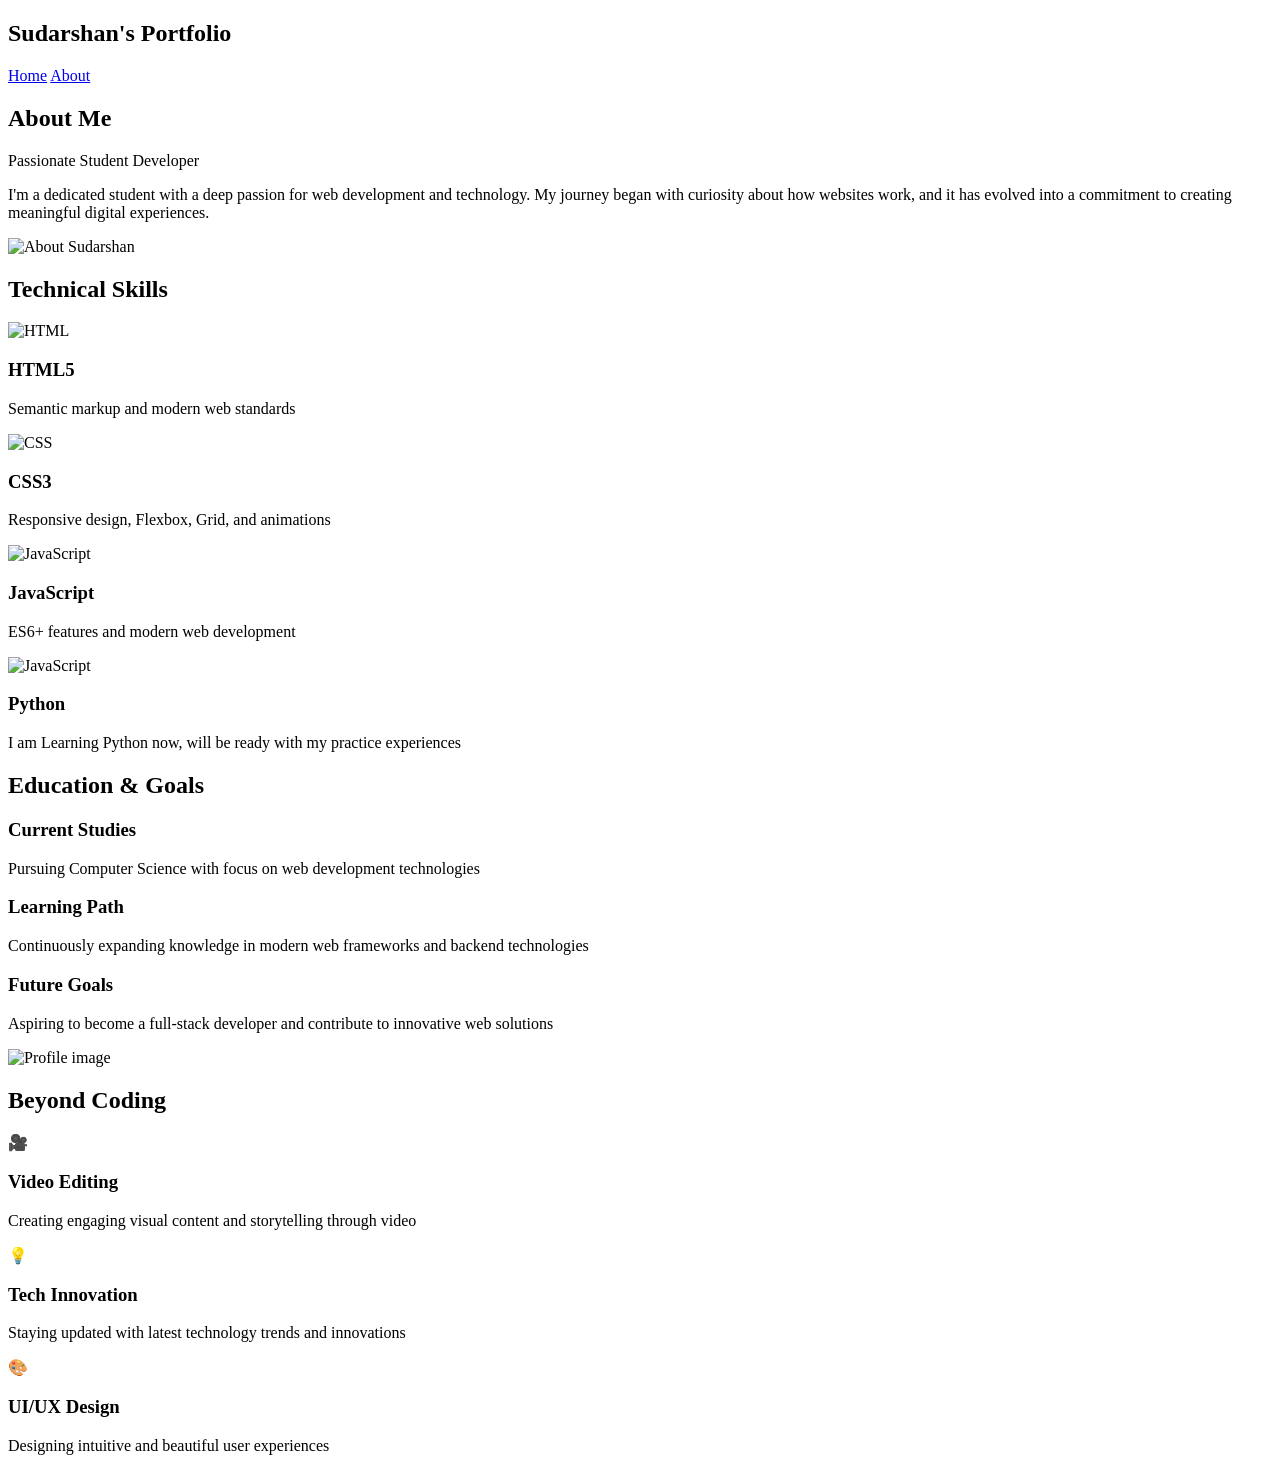
==== Files/about.html @ 29207435 "Add Python skill card to about.html Added a new skill card for Python with progress." ====
<!DOCTYPE html>
<html lang="en">

<head>
    <meta charset="UTF-8">
    <meta name="viewport" content="width=device-width, initial-scale=1.0">
    <meta name="description" content="About Sudarshan - Student Web Developer passionate about modern web technologies">
    <meta name="keywords" content="about, web developer, student, portfolio, skills, education">
    <meta name="author" content="Sudarshan">

    <title>About - Sudarshan's Portfolio</title>

    <link rel="icon" href="../Assets/favicon.ico" type="image/x-icon">

    <!-- Google Fonts -->
    <link href="https://fonts.googleapis.com/css2?family=Poppins:wght@300;400;600;700&display=swap" rel="stylesheet">

    <link rel="stylesheet" href="style.css">
</head>

<body>
    <!-- Header Navigation -->
    <header class="navbar">
        <div class="nav-container">
            <div class="nav-logo">
                <h2>Sudarshan's Portfolio</h2>
            </div>
            <nav class="nav-menu" id="nav-menu">
                <a href="https://codeit793.github.io/Sudarshan-Portfolio/" class="nav-link">Home</a>
                <a href="https://codeit793.github.io/Sudarshan-Portfolio/Files/about.html" class="nav-link2">About</a>
            </nav>
            <div class="hamburger" id="hamburger">
                <span></span>
                <span></span>
                <span></span>
            </div>
        </div>
    </header>

    <!-- About Hero Section -->
    <section id="about" class="about-hero">
        <div class="about-hero-container">
            <div class="about-content">
                <div class="about-text">
                    <h1 class="about-title">About Me</h1>
                    <p class="about-subtitle">Passionate Student Developer</p>
                    <p class="about-description">
                        I'm a dedicated student with a deep passion for web development and technology.
                        My journey began with curiosity about how websites work, and it has evolved into
                        a commitment to creating meaningful digital experiences.
                    </p>
                </div>
                <div class="about-image">
                    <img src="../Assets/Developer.png" alt="About Sudarshan" loading="lazy">
                </div>
            </div>
        </div>
    </section>

    <!-- Skills Section -->
    <section class="skills">
        <div class="skills-container">
            <h2 class="section-title">Technical Skills</h2>
            <div class="skills-grid">
                <div class="skill-card">
                    <div class="skill-icon">
                        <img src="../Assets/HTML.png" alt="HTML" loading="lazy">
                    </div>
                    <h3>HTML5</h3>
                    <p>Semantic markup and modern web standards</p>
                    <div class="skill-progress">
                        <div class="progress-bar" data-width="90%"></div>
                    </div>
                </div>
                <div class="skill-card">
                    <div class="skill-icon">
                        <img src="../Assets/CSS.png" alt="CSS" loading="lazy">
                    </div>
                    <h3>CSS3</h3>
                    <p>Responsive design, Flexbox, Grid, and animations</p>
                    <div class="skill-progress">
                        <div class="progress-bar" data-width="85%"></div>
                    </div>
                </div>
                <div class="skill-card">
                    <div class="skill-icon">
                        <img src="../Assets/JS.png" alt="JavaScript" loading="lazy">
                    </div>
                    <h3>JavaScript</h3>
                    <p>ES6+ features and modern web development</p>
                    <div class="skill-progress">
                        <div class="progress-bar" data-width="75%"></div>
                    </div>
                </div>
                 <div class="skill-card">
                    <div class="skill-icon">
                        <img src="../Assets/JS.png" alt="JavaScript" loading="lazy">
                    </div>
                    <h3>Python</h3>
                    <p>I am Learning Python now, will be ready with my practice experiences</p>
                    <div class="skill-progress">
                        <div class="progress-bar" data-width="50%"></div>
                    </div>
                </div>
            </div>
        </div>
    </section>

    <!-- Education & Goals Section -->
    <section class="education">
        <div class="education-container">
            <div class="education-content">
                <div class="education-text">
                    <h2 class="section-title">Education & Goals</h2>
                    <div class="education-item">
                        <h3>Current Studies</h3>
                        <p>Pursuing Computer Science with focus on web development technologies</p>
                    </div>
                    <div class="education-item">
                        <h3>Learning Path</h3>
                        <p>Continuously expanding knowledge in modern web frameworks and backend technologies</p>
                    </div>
                    <div class="education-item">
                        <h3>Future Goals</h3>
                        <p>Aspiring to become a full-stack developer and contribute to innovative web solutions</p>
                    </div>
                </div>
                <div class="goals-visual">
                    <div class="goal-circle">
                        <img src="../Assets/Profile.png" alt="Profile image" loading="lazy">
                    </div>
                </div>
            </div>
        </div>
    </section>

    <!-- Personal Interests -->
    <section class="interests">
        <div class="interests-container">
            <h2 class="section-title">Beyond Coding</h2>
            <div class="interests-grid">
                <div class="interest-card">
                    <div class="interest-icon">🎥</div>
                    <h3>Video Editing</h3>
                    <p>Creating engaging visual content and storytelling through video</p>
                </div>
                <div class="interest-card">
                    <div class="interest-icon">💡</div>
                    <h3>Tech Innovation</h3>
                    <p>Staying updated with latest technology trends and innovations</p>
                </div>
                <div class="interest-card">
                    <div class="interest-icon">🎨</div>
                    <h3>UI/UX Design</h3>
                    <p>Designing intuitive and beautiful user experiences</p>
                </div>
            </div>
        </div>
    </section>

    <script src="script.js"></script>
</body>

</html>
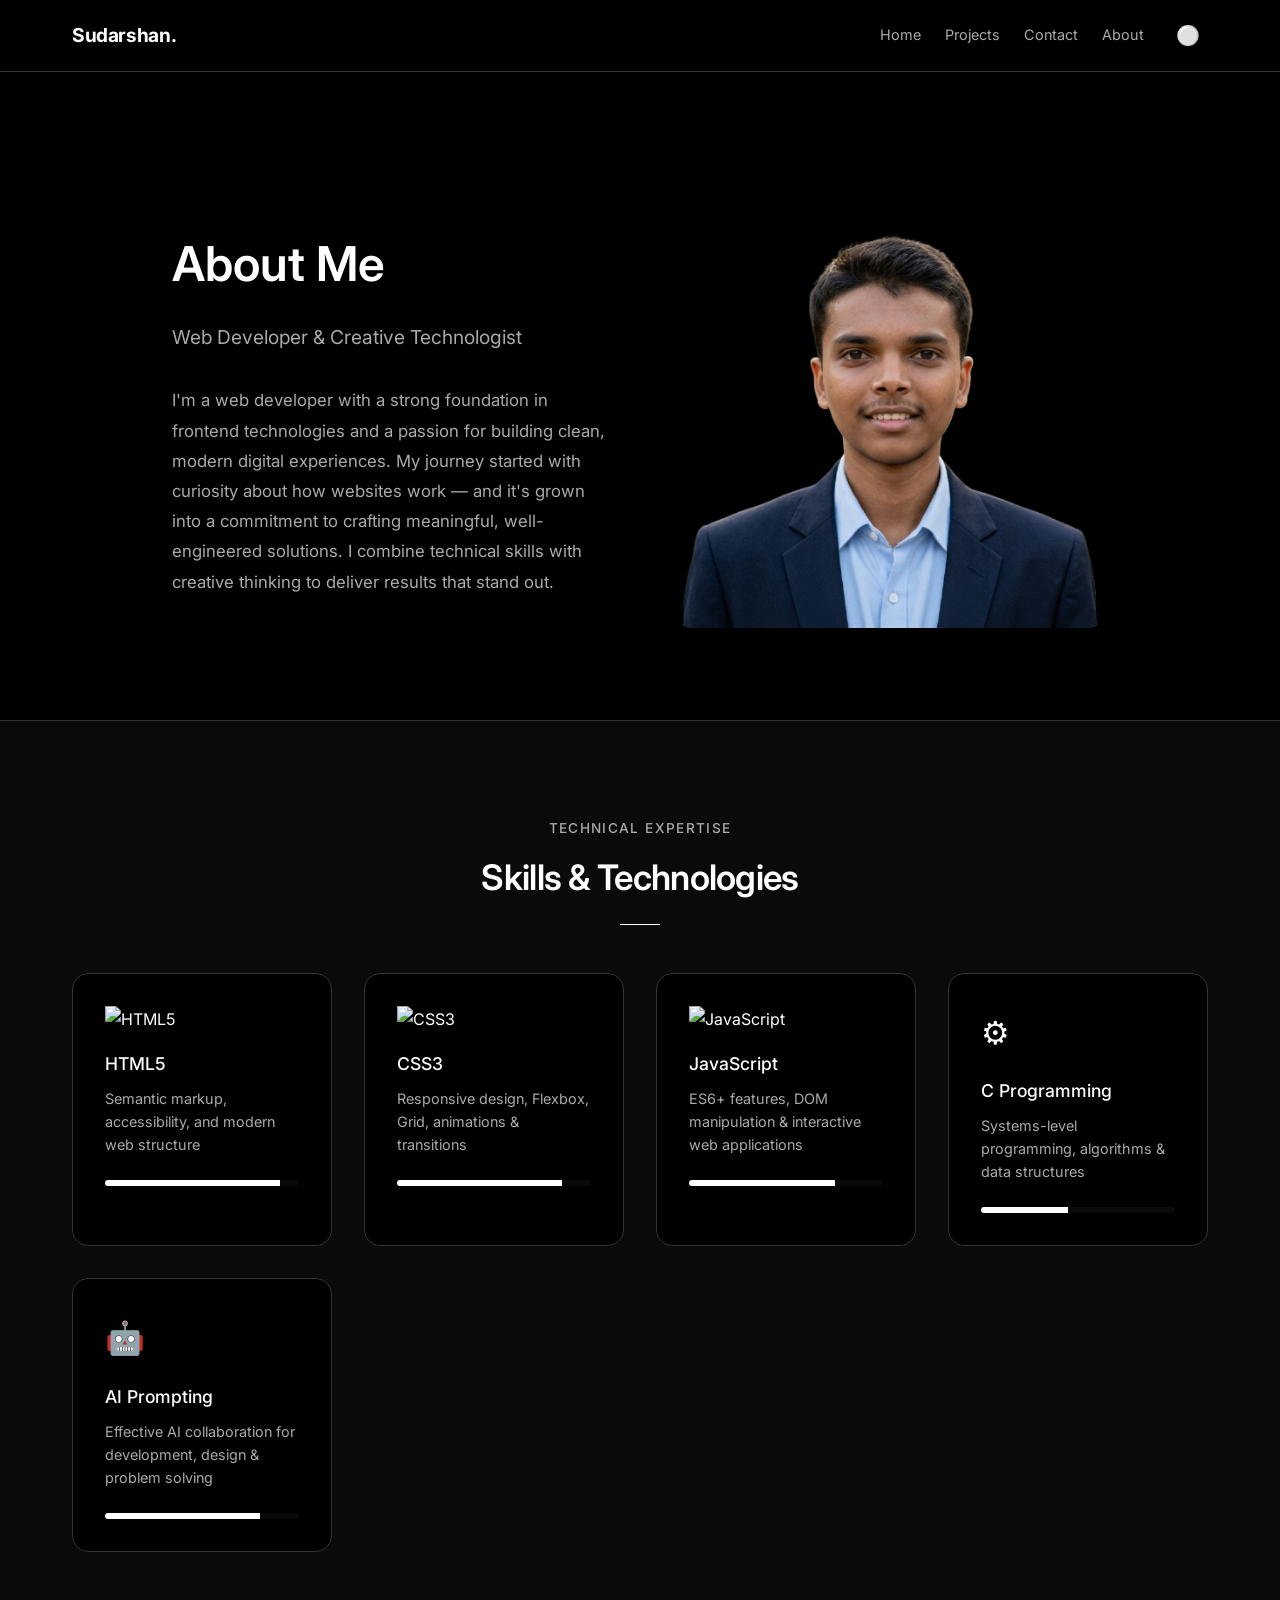
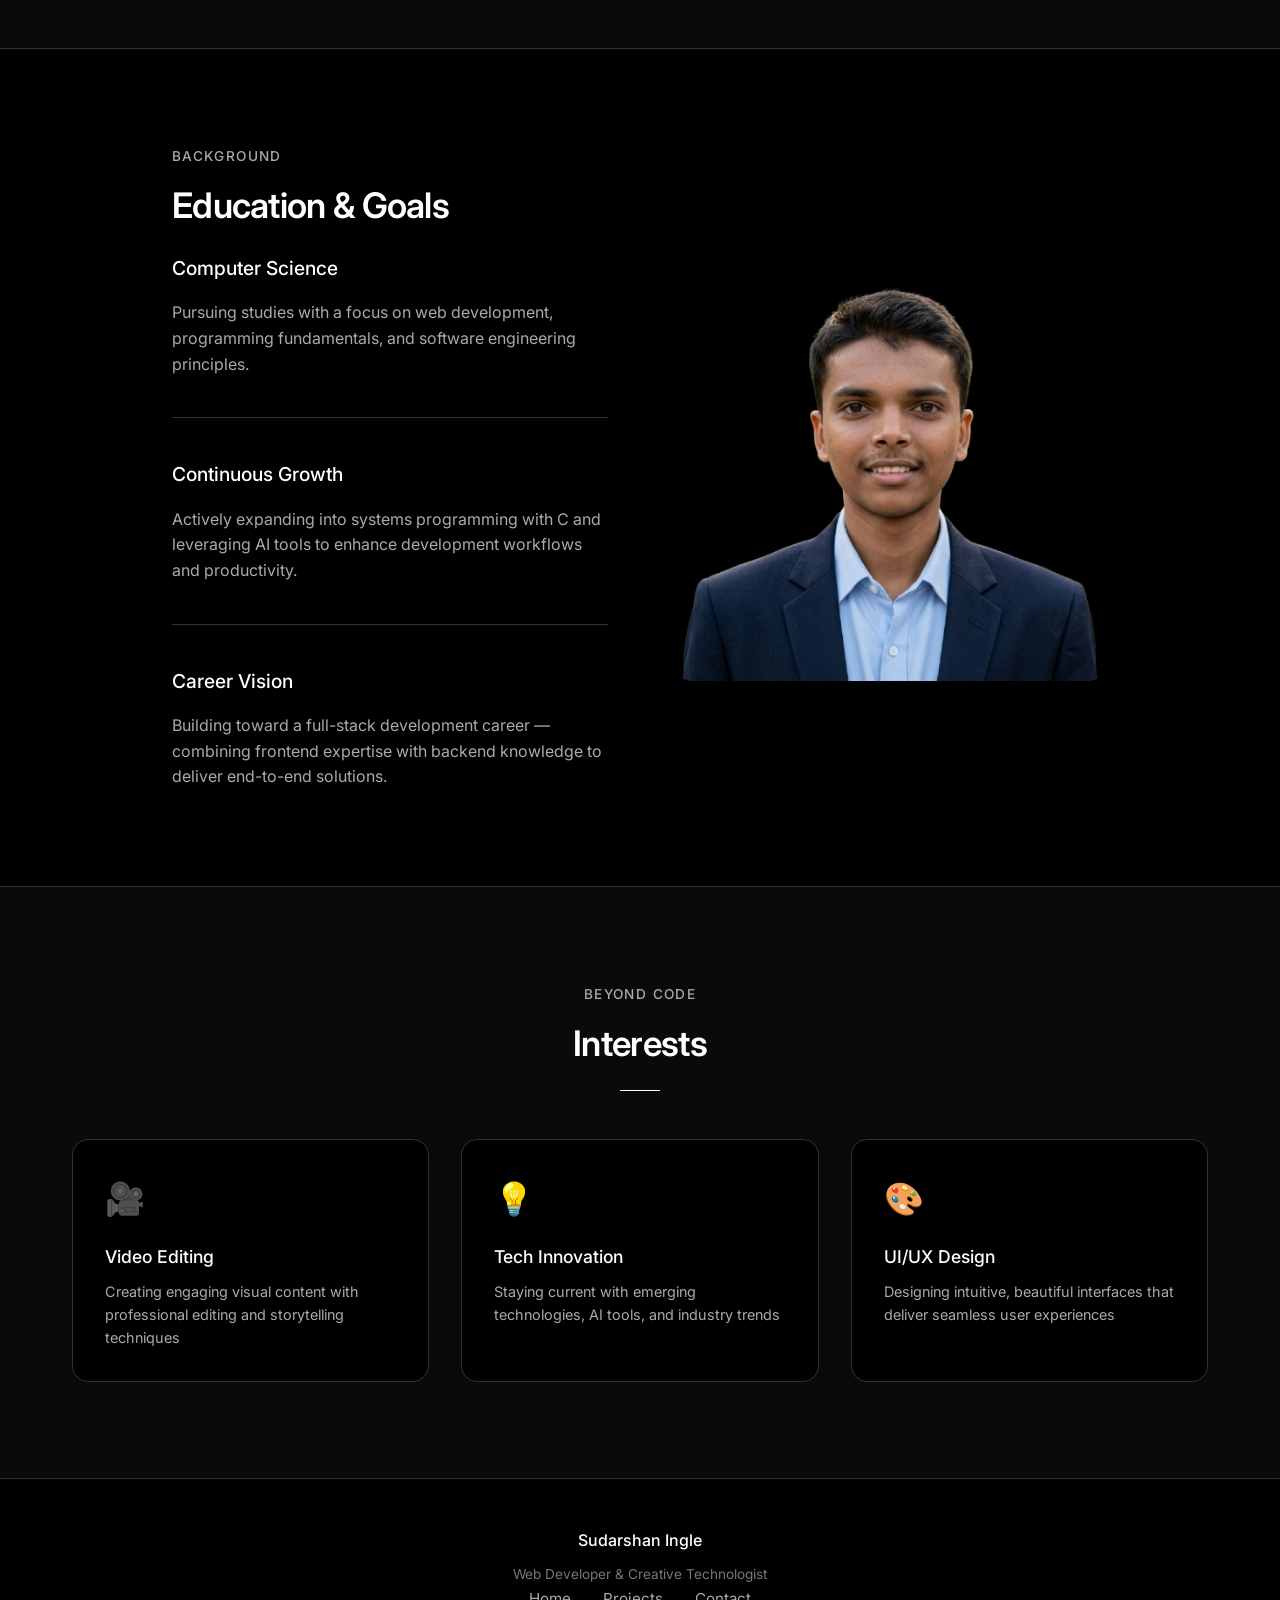
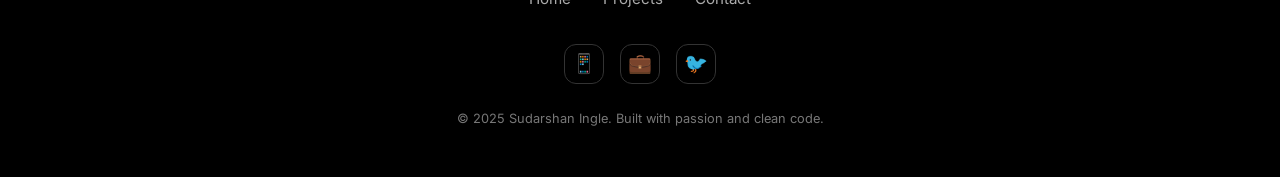
==== commit 500882cf: "Upgraded full UI and Updated links in website" ====
--- a/Files/about.html
+++ b/Files/about.html
@@ -4,30 +4,39 @@
 <head>
     <meta charset="UTF-8">
     <meta name="viewport" content="width=device-width, initial-scale=1.0">
-    <meta name="description" content="About Sudarshan - Student Web Developer passionate about modern web technologies">
-    <meta name="keywords" content="about, web developer, student, portfolio, skills, education">
-    <meta name="author" content="Sudarshan">
-
-    <title>About - Sudarshan's Portfolio</title>
+    <meta name="description"
+        content="About Sudarshan Ingle — Web Developer skilled in HTML, CSS, JavaScript, C, and AI Prompting.">
+    <meta name="keywords" content="about, web developer, portfolio, skills, HTML, CSS, JavaScript, C, AI">
+    <meta name="author" content="Sudarshan Ingle">
+
+    <title>About — Sudarshan Ingle</title>
 
     <link rel="icon" href="../Assets/favicon.ico" type="image/x-icon">
 
     <!-- Google Fonts -->
-    <link href="https://fonts.googleapis.com/css2?family=Poppins:wght@300;400;600;700&display=swap" rel="stylesheet">
+    <link rel="preconnect" href="https://fonts.googleapis.com">
+    <link rel="preconnect" href="https://fonts.gstatic.com" crossorigin>
+    <link href="https://fonts.googleapis.com/css2?family=Inter:wght@300;400;500;600;700;800&display=swap"
+        rel="stylesheet">
 
     <link rel="stylesheet" href="style.css">
 </head>
 
 <body>
     <!-- Header Navigation -->
-    <header class="navbar">
+    <header class="navbar" id="navbar">
         <div class="nav-container">
             <div class="nav-logo">
-                <h2>Sudarshan's Portfolio</h2>
+                <h2>Sudarshan.</h2>
             </div>
             <nav class="nav-menu" id="nav-menu">
-                <a href="https://codeit793.github.io/Sudarshan-Portfolio/" class="nav-link">Home</a>
-                <a href="https://codeit793.github.io/Sudarshan-Portfolio/Files/about.html" class="nav-link2">About</a>
+                <a href="../index.html" class="nav-link2">Home</a>
+                <a href="../index.html#projects" class="nav-link2">Projects</a>
+                <a href="../index.html#contact" class="nav-link2">Contact</a>
+                <a href="about.html" class="nav-link2 active">About</a>
+                <button id="theme-toggle" class="theme-toggle" aria-label="Toggle Theme">
+                    <span id="theme-icon">⚪</span>
+                </button>
             </nav>
             <div class="hamburger" id="hamburger">
                 <span></span>
@@ -43,15 +52,16 @@
             <div class="about-content">
                 <div class="about-text">
                     <h1 class="about-title">About Me</h1>
-                    <p class="about-subtitle">Passionate Student Developer</p>
+                    <p class="about-subtitle">Web Developer & Creative Technologist</p>
                     <p class="about-description">
-                        I'm a dedicated student with a deep passion for web development and technology.
-                        My journey began with curiosity about how websites work, and it has evolved into
-                        a commitment to creating meaningful digital experiences.
+                        I'm a web developer with a strong foundation in frontend technologies and a passion for
+                        building clean, modern digital experiences. My journey started with curiosity about how
+                        websites work — and it's grown into a commitment to crafting meaningful, well-engineered
+                        solutions. I combine technical skills with creative thinking to deliver results that stand out.
                     </p>
                 </div>
                 <div class="about-image">
-                    <img src="../Assets/Developer.png" alt="About Sudarshan" loading="lazy">
+                    <img src="../Assets/bg.png" alt="Sudarshan Ingle — Developer" loading="lazy">
                 </div>
             </div>
         </div>
@@ -60,24 +70,26 @@
     <!-- Skills Section -->
     <section class="skills">
         <div class="skills-container">
-            <h2 class="section-title">Technical Skills</h2>
+            <p class="section-subtitle">Technical Expertise</p>
+            <h2 class="section-title">Skills & Technologies</h2>
+            <div class="divider"></div>
             <div class="skills-grid">
                 <div class="skill-card">
                     <div class="skill-icon">
-                        <img src="../Assets/HTML.png" alt="HTML" loading="lazy">
+                        <img src="../Assets/HTML.png" alt="HTML5" loading="lazy">
                     </div>
                     <h3>HTML5</h3>
-                    <p>Semantic markup and modern web standards</p>
+                    <p>Semantic markup, accessibility, and modern web structure</p>
                     <div class="skill-progress">
                         <div class="progress-bar" data-width="90%"></div>
                     </div>
                 </div>
                 <div class="skill-card">
                     <div class="skill-icon">
-                        <img src="../Assets/CSS.png" alt="CSS" loading="lazy">
+                        <img src="../Assets/CSS.png" alt="CSS3" loading="lazy">
                     </div>
                     <h3>CSS3</h3>
-                    <p>Responsive design, Flexbox, Grid, and animations</p>
+                    <p>Responsive design, Flexbox, Grid, animations & transitions</p>
                     <div class="skill-progress">
                         <div class="progress-bar" data-width="85%"></div>
                     </div>
@@ -87,19 +99,29 @@
                         <img src="../Assets/JS.png" alt="JavaScript" loading="lazy">
                     </div>
                     <h3>JavaScript</h3>
-                    <p>ES6+ features and modern web development</p>
+                    <p>ES6+ features, DOM manipulation & interactive web applications</p>
                     <div class="skill-progress">
                         <div class="progress-bar" data-width="75%"></div>
                     </div>
                 </div>
-                 <div class="skill-card">
-                    <div class="skill-icon">
-                        <img src="../Assets/JS.png" alt="JavaScript" loading="lazy">
-                    </div>
-                    <h3>Python</h3>
-                    <p>I am Learning Python now, will be ready with my practice experiences</p>
-                    <div class="skill-progress">
-                        <div class="progress-bar" data-width="50%"></div>
+                <div class="skill-card">
+                    <div class="skill-icon">
+                        <span class="skill-emoji">⚙️</span>
+                    </div>
+                    <h3>C Programming</h3>
+                    <p>Systems-level programming, algorithms & data structures</p>
+                    <div class="skill-progress">
+                        <div class="progress-bar" data-width="45%"></div>
+                    </div>
+                </div>
+                <div class="skill-card">
+                    <div class="skill-icon">
+                        <span class="skill-emoji">🤖</span>
+                    </div>
+                    <h3>AI Prompting</h3>
+                    <p>Effective AI collaboration for development, design & problem solving</p>
+                    <div class="skill-progress">
+                        <div class="progress-bar" data-width="80%"></div>
                     </div>
                 </div>
             </div>
@@ -111,23 +133,24 @@
         <div class="education-container">
             <div class="education-content">
                 <div class="education-text">
+                    <p class="section-subtitle">Background</p>
                     <h2 class="section-title">Education & Goals</h2>
                     <div class="education-item">
-                        <h3>Current Studies</h3>
-                        <p>Pursuing Computer Science with focus on web development technologies</p>
+                        <h3>Computer Science</h3>
+                        <p>Pursuing studies with a focus on web development, programming fundamentals, and software engineering principles.</p>
                     </div>
                     <div class="education-item">
-                        <h3>Learning Path</h3>
-                        <p>Continuously expanding knowledge in modern web frameworks and backend technologies</p>
+                        <h3>Continuous Growth</h3>
+                        <p>Actively expanding into systems programming with C and leveraging AI tools to enhance development workflows and productivity.</p>
                     </div>
                     <div class="education-item">
-                        <h3>Future Goals</h3>
-                        <p>Aspiring to become a full-stack developer and contribute to innovative web solutions</p>
+                        <h3>Career Vision</h3>
+                        <p>Building toward a full-stack development career — combining frontend expertise with backend knowledge to deliver end-to-end solutions.</p>
                     </div>
                 </div>
                 <div class="goals-visual">
                     <div class="goal-circle">
-                        <img src="../Assets/Profile.png" alt="Profile image" loading="lazy">
+                        <img src="../Assets/bg.png" alt="Sudarshan Ingle" loading="lazy">
                     </div>
                 </div>
             </div>
@@ -137,26 +160,53 @@
     <!-- Personal Interests -->
     <section class="interests">
         <div class="interests-container">
-            <h2 class="section-title">Beyond Coding</h2>
+            <p class="section-subtitle">Beyond Code</p>
+            <h2 class="section-title">Interests</h2>
+            <div class="divider"></div>
             <div class="interests-grid">
                 <div class="interest-card">
                     <div class="interest-icon">🎥</div>
                     <h3>Video Editing</h3>
-                    <p>Creating engaging visual content and storytelling through video</p>
+                    <p>Creating engaging visual content with professional editing and storytelling techniques</p>
                 </div>
                 <div class="interest-card">
                     <div class="interest-icon">💡</div>
                     <h3>Tech Innovation</h3>
-                    <p>Staying updated with latest technology trends and innovations</p>
+                    <p>Staying current with emerging technologies, AI tools, and industry trends</p>
                 </div>
                 <div class="interest-card">
                     <div class="interest-icon">🎨</div>
                     <h3>UI/UX Design</h3>
-                    <p>Designing intuitive and beautiful user experiences</p>
-                </div>
-            </div>
-        </div>
-    </section>
+                    <p>Designing intuitive, beautiful interfaces that deliver seamless user experiences</p>
+                </div>
+            </div>
+        </div>
+    </section>
+
+    <!-- Footer -->
+    <footer class="footer">
+        <div class="footer-container">
+            <div class="footer-content">
+                <div class="footer-brand">
+                    <h3>Sudarshan Ingle</h3>
+                    <p>Web Developer & Creative Technologist</p>
+                </div>
+                <div class="footer-links">
+                    <a href="../index.html">Home</a>
+                    <a href="../index.html#projects">Projects</a>
+                    <a href="../index.html#contact">Contact</a>
+                </div>
+                <div class="footer-social">
+                    <a href="https://github.com/Sudarshaningle" target="_blank" rel="noopener noreferrer">📱</a>
+                    <a href="https://linkedin.com/in/sudarshan-ingle-461a1338a" target="_blank" rel="noopener noreferrer">💼</a>
+                    <a href="https://x.com/Ingle8983" target="_blank" rel="noopener noreferrer">🐦</a>
+                </div>
+            </div>
+            <div class="footer-bottom">
+                <p>&copy; 2025 Sudarshan Ingle. Built with passion and clean code.</p>
+            </div>
+        </div>
+    </footer>
 
     <script src="script.js"></script>
 </body>
--- a/Files/style.css
+++ b/Files/style.css
@@ -0,0 +1,1078 @@
+/* ===========================
+   DESIGN SYSTEM & VARIABLES
+   =========================== */
+:root {
+    --bg-primary: #000000;
+    --bg-secondary: #0a0a0a;
+    --bg-card: #000000;
+    --border-subtle: #333333;
+    --border-hover: #ffffff;
+
+    --text-primary: #ffffff;
+    --text-secondary: #aaaaaa;
+    --text-muted: #777777;
+
+    --accent: #ffffff;
+    --nav-bg: rgba(0, 0, 0, 0.7);
+
+    --radius-sm: 8px;
+    --radius-md: 12px;
+    --radius-lg: 16px;
+    --radius-xl: 20px;
+
+    --transition-base: 0.2s ease;
+    --font-main: 'Inter', 'Poppins', system-ui, -apple-system, sans-serif;
+}
+
+[data-theme="light"] {
+    --bg-primary: #ffffff;
+    --bg-secondary: #f5f5f5;
+    --bg-card: #ffffff;
+    --border-subtle: #dddddd;
+    --border-hover: #000000;
+
+    --text-primary: #000000;
+    --text-secondary: #555555;
+    --text-muted: #888888;
+
+    --accent: #000000;
+    --nav-bg: rgba(255, 255, 255, 0.7);
+}
+
+/* ===========================
+   RESET & BASE
+   =========================== */
+*,
+*::before,
+*::after {
+    margin: 0;
+    padding: 0;
+    box-sizing: border-box;
+}
+
+html {
+    scroll-behavior: smooth;
+    scroll-padding-top: 80px;
+}
+
+body {
+    font-family: var(--font-main);
+    background-color: var(--bg-primary);
+    color: var(--text-primary);
+    line-height: 1.7;
+    overflow-x: hidden;
+    -webkit-font-smoothing: antialiased;
+    -moz-osx-font-smoothing: grayscale;
+    transition: background-color var(--transition-base), color var(--transition-base);
+}
+
+/* Custom Scrollbar */
+::-webkit-scrollbar {
+    width: 8px;
+}
+
+::-webkit-scrollbar-track {
+    background: var(--bg-primary);
+}
+
+::-webkit-scrollbar-thumb {
+    background: var(--border-subtle);
+    border-radius: var(--radius-sm);
+}
+
+::-webkit-scrollbar-thumb:hover {
+    background: var(--text-muted);
+}
+
+::selection {
+    background: var(--text-primary);
+    color: var(--bg-primary);
+}
+
+/* ===========================
+   HEADER NAVIGATION (GLASSMORPHISM)
+   =========================== */
+.navbar {
+    position: fixed;
+    top: 0;
+    width: 100%;
+    background: var(--nav-bg);
+    backdrop-filter: blur(15px);
+    -webkit-backdrop-filter: blur(15px);
+    z-index: 100;
+    padding: 1rem 0;
+    border-bottom: 1px solid var(--border-subtle);
+    transition: background-color var(--transition-base), border-color var(--transition-base);
+}
+
+.nav-container {
+    max-width: 1200px;
+    margin: 0 auto;
+    padding: 0 2rem;
+    display: flex;
+    justify-content: space-between;
+    align-items: center;
+}
+
+.nav-logo h2 {
+    font-weight: 700;
+    font-size: 1.2rem;
+    color: var(--text-primary);
+    letter-spacing: -0.02em;
+}
+
+.nav-menu {
+    display: flex;
+    gap: 1.5rem;
+    align-items: center;
+}
+
+.nav-link,
+.nav-link2 {
+    color: var(--text-secondary);
+    text-decoration: none;
+    font-weight: 400;
+    font-size: 0.9rem;
+    transition: color var(--transition-base);
+}
+
+.nav-link:hover,
+.nav-link2:hover,
+.nav-link.active {
+    color: var(--text-primary);
+}
+
+.theme-toggle {
+    background: none;
+    border: none;
+    color: var(--text-primary);
+    cursor: pointer;
+    font-size: 1.2rem;
+    display: flex;
+    align-items: center;
+    justify-content: center;
+    padding: 0.5rem;
+    transition: transform var(--transition-base);
+}
+
+.theme-toggle:hover {
+    transform: scale(1.1);
+}
+
+.hamburger {
+    display: none;
+    flex-direction: column;
+    cursor: pointer;
+    gap: 5px;
+    padding: 4px;
+}
+
+.hamburger span {
+    width: 22px;
+    height: 2px;
+    background: var(--text-primary);
+    border-radius: var(--radius-sm);
+    transition: all var(--transition-base);
+}
+
+.hamburger.active span:nth-child(1) { transform: rotate(45deg) translate(5px, 5px); }
+.hamburger.active span:nth-child(2) { opacity: 0; }
+.hamburger.active span:nth-child(3) { transform: rotate(-45deg) translate(5px, -5px); }
+
+/* ===========================
+   MARQUEE ANNOUNCEMENT BAR
+   =========================== */
+.marquee-wrapper {
+    position: relative;
+    top: 68px; /* Adjusted to sit perfectly under navbar */
+    width: 100%;
+    background: var(--bg-secondary);
+    border-bottom: 1px solid var(--border-subtle);
+    overflow: hidden;
+    z-index: 10;
+    display: flex;
+    align-items: center;
+}
+
+.marquee {
+    white-space: nowrap;
+    overflow: hidden;
+    width: 100%;
+}
+
+.marquee span {
+    display: inline-block;
+    padding: 12px 0;
+    padding-left: 100%;
+    font-size: 0.85rem;
+    font-weight: 400;
+    color: var(--text-primary);
+    animation: marquee-scroll 20s linear infinite;
+    letter-spacing: 0.05em;
+    vertical-align: middle;
+}
+
+@keyframes marquee-scroll {
+    0% { transform: translateX(0); }
+    100% { transform: translateX(-100%); }
+}
+
+.marquee-wrapper:hover span {
+    animation-play-state: paused;
+}
+
+/* ===========================
+   HERO SECTION
+   =========================== */
+.hero {
+    min-height: 100vh;
+    display: flex;
+    align-items: center;
+    padding-top: 100px;
+}
+
+.hero-container {
+    max-width: 1200px;
+    margin: 0 auto;
+    padding: 0 2rem;
+    width: 100%;
+}
+
+.hero-content {
+    display: flex;
+    align-items: center;
+    gap: 4rem;
+}
+
+.hero-text {
+    flex: 1;
+}
+
+.hero-badge {
+    display: inline-flex;
+    align-items: center;
+    gap: 0.5rem;
+    padding: 0.4rem 1rem;
+    border: 1px solid var(--border-subtle);
+    border-radius: 100px;
+    font-size: 0.8rem;
+    color: var(--text-secondary);
+    margin-bottom: 1.5rem;
+}
+
+.hero-badge .dot {
+    width: 6px;
+    height: 6px;
+    background: var(--text-primary);
+    border-radius: 50%;
+}
+
+.greeting {
+    font-size: 1rem;
+    color: var(--text-secondary);
+    margin-bottom: 0.5rem;
+}
+
+.name {
+    font-size: 4rem;
+    font-weight: 700;
+    color: var(--text-primary);
+    margin-bottom: 0.5rem;
+    line-height: 1.1;
+    letter-spacing: -0.04em;
+}
+
+.role {
+    font-size: 1.2rem;
+    color: var(--text-secondary);
+    margin-bottom: 1rem;
+}
+
+.typed-container {
+    font-size: 1.5rem;
+    color: var(--text-primary);
+    font-weight: 500;
+    min-height: 40px;
+}
+
+.hero-cta {
+    display: flex;
+    gap: 1rem;
+    margin-top: 2.5rem;
+    flex-wrap: wrap;
+}
+
+.btn-primary {
+    display: inline-flex;
+    align-items: center;
+    justify-content: center;
+    padding: 0.8rem 1.8rem;
+    background: var(--text-primary);
+    color: var(--bg-primary);
+    text-decoration: none;
+    border-radius: var(--radius-md);
+    font-weight: 500;
+    font-size: 0.9rem;
+    border: 1px solid var(--text-primary);
+    transition: all var(--transition-base);
+}
+
+.btn-primary:hover {
+    background: transparent;
+    color: var(--text-primary);
+}
+
+.btn-secondary {
+    display: inline-flex;
+    align-items: center;
+    justify-content: center;
+    padding: 0.8rem 1.8rem;
+    background: transparent;
+    color: var(--text-primary);
+    text-decoration: none;
+    border-radius: var(--radius-md);
+    font-weight: 500;
+    font-size: 0.9rem;
+    border: 1px solid var(--border-subtle);
+    transition: all var(--transition-base);
+}
+
+.btn-secondary:hover {
+    border-color: var(--text-primary);
+}
+
+.hero-image {
+    flex: 1;
+    display: flex;
+    justify-content: center;
+    align-items: center;
+}
+
+.hero-image img {
+    max-width: 80%;
+    height: auto;
+    border: none;
+    border-radius: var(--radius-xl);
+}
+
+/* ===========================
+   SECTION COMMON STYLES
+   =========================== */
+.section-subtitle {
+    color: var(--text-secondary);
+    font-size: 0.85rem;
+    margin-bottom: 0.5rem;
+    font-weight: 500;
+    text-transform: uppercase;
+    letter-spacing: 0.1em;
+}
+
+.section-title {
+    font-size: 2.2rem;
+    font-weight: 600;
+    margin-bottom: 1rem;
+    color: var(--text-primary);
+    letter-spacing: -0.02em;
+}
+
+.section-description {
+    color: var(--text-secondary);
+    font-size: 1rem;
+    max-width: 600px;
+    margin: 0 auto 3rem;
+    line-height: 1.6;
+}
+
+.divider {
+    width: 40px;
+    height: 1px;
+    background: var(--text-primary);
+    margin: 0 auto 3rem;
+}
+
+/* ===========================
+   TECH STRIP
+   =========================== */
+.tech-strip {
+    padding: 2rem 0;
+    border-top: 1px solid var(--border-subtle);
+    border-bottom: 1px solid var(--border-subtle);
+    background: var(--bg-secondary);
+}
+
+.tech-strip-container {
+    max-width: 1200px;
+    margin: 0 auto;
+    padding: 0 2rem;
+}
+
+.tech-strip-grid {
+    display: flex;
+    justify-content: center;
+    align-items: center;
+    gap: 3rem;
+    flex-wrap: wrap;
+}
+
+.tech-item {
+    color: var(--text-secondary);
+    font-size: 0.9rem;
+    font-weight: 400;
+}
+
+/* ===========================
+   EXPERIENCE / JOURNEY SECTION
+   =========================== */
+.experience {
+    padding: 6rem 0;
+}
+
+.experience-container {
+    max-width: 1000px;
+    margin: 0 auto;
+    padding: 0 2rem;
+    text-align: center;
+}
+
+.timeline {
+    display: flex;
+    flex-direction: column;
+    gap: 2rem;
+    margin-top: 3rem;
+    text-align: left;
+    border-left: 1px solid var(--border-subtle);
+    padding-left: 2rem;
+    margin-left: auto;
+    margin-right: auto;
+    max-width: 600px;
+}
+
+.timeline-item {
+    position: relative;
+}
+
+.timeline-item::before {
+    content: '';
+    position: absolute;
+    left: -36px;
+    top: 6px;
+    width: 10px;
+    height: 10px;
+    background: var(--bg-primary);
+    border: 2px solid var(--text-primary);
+    border-radius: 50%;
+}
+
+.timeline-content h3 {
+    font-size: 1.1rem;
+    font-weight: 500;
+    margin-bottom: 0.5rem;
+    color: var(--text-primary);
+}
+
+.timeline-content p {
+    font-size: 0.95rem;
+    color: var(--text-secondary);
+    line-height: 1.6;
+}
+
+/* ===========================
+   SERVICES SECTION
+   =========================== */
+.services {
+    padding: 6rem 0;
+    background: var(--bg-secondary);
+    border-top: 1px solid var(--border-subtle);
+    border-bottom: 1px solid var(--border-subtle);
+}
+
+.services-container {
+    max-width: 1200px;
+    margin: 0 auto;
+    padding: 0 2rem;
+    text-align: center;
+}
+
+.services-grid {
+    display: grid;
+    grid-template-columns: repeat(auto-fit, minmax(280px, 1fr));
+    gap: 2rem;
+    margin-top: 3rem;
+}
+
+.service-card {
+    background: var(--bg-card);
+    border-radius: var(--radius-lg);
+    padding: 2.5rem 2rem;
+    border: 1px solid var(--border-subtle);
+    text-align: left;
+    transition: border-color var(--transition-base);
+}
+
+.service-card:hover {
+    border-color: var(--border-hover);
+}
+
+.service-card h3 {
+    font-size: 1.1rem;
+    font-weight: 500;
+    margin-bottom: 1rem;
+    color: var(--text-primary);
+}
+
+.service-card p {
+    color: var(--text-secondary);
+    line-height: 1.6;
+    font-size: 0.9rem;
+}
+
+/* ===========================
+   PROJECTS SECTION
+   =========================== */
+.projects {
+    padding: 6rem 0;
+}
+
+.projects-container {
+    max-width: 1200px;
+    margin: 0 auto;
+    padding: 0 2rem;
+    text-align: center;
+}
+
+.projects-grid {
+    display: grid;
+    grid-template-columns: repeat(auto-fit, minmax(340px, 1fr));
+    gap: 2rem;
+    margin-top: 3rem;
+}
+
+.project-card {
+    background: var(--bg-card);
+    border-radius: var(--radius-lg);
+    padding: 2.5rem;
+    border: 1px solid var(--border-subtle);
+    text-align: left;
+    display: flex;
+    flex-direction: column;
+    transition: border-color var(--transition-base);
+}
+
+.project-card:hover {
+    border-color: var(--border-hover);
+}
+
+.project-card-header {
+    display: flex;
+    justify-content: space-between;
+    align-items: center;
+    margin-bottom: 1.5rem;
+}
+
+.project-card-links {
+    display: flex;
+    gap: 1rem;
+}
+
+.project-card-links a {
+    color: var(--text-secondary);
+    text-decoration: none;
+    font-size: 1.1rem;
+    transition: color var(--transition-base);
+}
+
+.project-card-links a:hover {
+    color: var(--text-primary);
+}
+
+.project-card h3 {
+    font-size: 1.2rem;
+    font-weight: 500;
+    margin-bottom: 1rem;
+    color: var(--text-primary);
+}
+
+.project-card p {
+    color: var(--text-secondary);
+    line-height: 1.6;
+    font-size: 0.9rem;
+    flex: 1;
+    margin-bottom: 2rem;
+}
+
+.project-tags {
+    display: flex;
+    gap: 0.8rem;
+    flex-wrap: wrap;
+    margin-top: auto;
+}
+
+.project-tag {
+    font-size: 0.8rem;
+    color: var(--text-muted);
+}
+
+.project-status {
+    display: inline-block;
+    font-size: 0.75rem;
+    font-weight: 500;
+    text-transform: uppercase;
+    letter-spacing: 0.05em;
+    margin-bottom: 1rem;
+    color: var(--text-muted);
+}
+
+/* ===========================
+   CONTACT SECTION
+   =========================== */
+.contact {
+    padding: 6rem 0;
+    background: var(--bg-secondary);
+    border-top: 1px solid var(--border-subtle);
+}
+
+.contact-container {
+    max-width: 650px;
+    margin: 0 auto;
+    padding: 0 2rem;
+    text-align: center;
+}
+
+.contact-form {
+    margin-top: 3rem;
+}
+
+.form-group {
+    margin-bottom: 1.5rem;
+}
+
+.form-group input,
+.form-group textarea {
+    width: 100%;
+    padding: 1rem;
+    background: transparent;
+    border-radius: var(--radius-md);
+    border: 1px solid var(--border-subtle);
+    color: var(--text-primary);
+    font-family: var(--font-main);
+    font-size: 0.95rem;
+    transition: border-color var(--transition-base);
+    outline: none;
+}
+
+.form-group input:focus,
+.form-group textarea:focus {
+    border-color: var(--text-primary);
+}
+
+.submit-btn {
+    width: 100%;
+    background: var(--text-primary);
+    color: var(--bg-primary);
+    border-radius: var(--radius-md);
+    border: none;
+    padding: 1rem;
+    font-family: var(--font-main);
+    font-size: 0.95rem;
+    font-weight: 500;
+    cursor: pointer;
+    transition: background-color var(--transition-base);
+}
+
+.submit-btn:hover {
+    background: var(--text-secondary);
+}
+
+.contact-links {
+    margin-top: 4rem;
+}
+
+.social-buttons {
+    display: flex;
+    justify-content: center;
+    gap: 1.5rem;
+    margin-bottom: 2rem;
+    flex-wrap: wrap;
+}
+
+.social-btn {
+    color: var(--text-secondary);
+    text-decoration: none;
+    font-size: 0.9rem;
+    transition: color var(--transition-base);
+}
+
+.social-btn:hover {
+    color: var(--text-primary);
+}
+
+.other-links {
+    display: flex;
+    justify-content: center;
+}
+
+.contact-btn {
+    display: inline-block;
+    padding: 0.8rem 1.5rem;
+    border-radius: var(--radius-md);
+    border: 1px solid var(--border-subtle);
+    color: var(--text-primary);
+    text-decoration: none;
+    font-size: 0.9rem;
+    transition: border-color var(--transition-base);
+}
+
+.contact-btn:hover {
+    border-color: var(--text-primary);
+}
+
+/* ===========================
+   FOOTER
+   =========================== */
+.footer {
+    padding: 3rem 0;
+    border-top: 1px solid var(--border-subtle);
+    background: var(--bg-primary);
+    text-align: center;
+}
+
+.footer-content {
+    margin-bottom: 1.5rem;
+}
+
+.footer-brand h3 {
+    font-size: 1rem;
+    font-weight: 500;
+    margin-bottom: 0.5rem;
+}
+
+.footer-brand p {
+    color: var(--text-muted);
+    font-size: 0.85rem;
+}
+
+.footer-links {
+    display: flex;
+    justify-content: center;
+    gap: 2rem;
+    margin-bottom: 2rem;
+    flex-wrap: wrap;
+}
+
+.footer-links a {
+    color: var(--text-secondary);
+    text-decoration: none;
+    font-size: 0.95rem;
+    transition: color var(--transition-base);
+}
+
+.footer-links a:hover {
+    color: var(--text-primary);
+}
+
+.footer-bottom p {
+    color: var(--text-muted);
+    font-size: 0.8rem;
+}
+
+.footer-social {
+    display: flex;
+    justify-content: center;
+    gap: 1rem;
+    align-items: center;
+    margin-top: 1rem;
+}
+
+.footer-social a {
+    display: flex;
+    align-items: center;
+    justify-content: center;
+    width: 40px;
+    height: 40px;
+    background: transparent;
+    border: 1px solid var(--border-subtle);
+    border-radius: var(--radius-md);
+    color: var(--text-primary);
+    text-decoration: none;
+    font-size: 1.2rem;
+    transition: all var(--transition-base);
+}
+
+.footer-social a:hover {
+    background: var(--text-primary);
+    color: var(--bg-primary);
+    border-color: var(--text-primary);
+    transform: translateY(-2px);
+}
+
+/* ===========================
+   ABOUT PAGE STYLES
+   =========================== */
+.about-hero {
+    min-height: 80vh;
+    display: flex;
+    align-items: center;
+    padding-top: 100px;
+}
+
+.about-hero-container {
+    max-width: 1000px;
+    margin: 0 auto;
+    padding: 0 2rem;
+}
+
+.about-content {
+    display: flex;
+    align-items: center;
+    gap: 4rem;
+}
+
+.about-text {
+    flex: 1;
+}
+
+.about-title {
+    font-size: 3rem;
+    font-weight: 600;
+    margin-bottom: 1rem;
+}
+
+.about-subtitle {
+    font-size: 1.2rem;
+    color: var(--text-secondary);
+    margin-bottom: 2rem;
+}
+
+.about-description {
+    font-size: 1.05rem;
+    color: var(--text-secondary);
+    line-height: 1.8;
+}
+
+.about-image {
+    flex: 1;
+    display: flex;
+    justify-content: center;
+}
+
+.about-image img {
+    max-width: 100%;
+    border: none;
+    border-radius: var(--radius-xl);
+}
+
+/* Skills */
+.skills {
+    padding: 6rem 0;
+    background: var(--bg-secondary);
+    border-top: 1px solid var(--border-subtle);
+}
+
+.skills-container {
+    max-width: 1200px;
+    margin: 0 auto;
+    padding: 0 2rem;
+    text-align: center;
+}
+
+.skills-grid {
+    display: grid;
+    grid-template-columns: repeat(auto-fit, minmax(220px, 1fr));
+    gap: 2rem;
+    margin-top: 3rem;
+    text-align: left;
+}
+
+.skill-card {
+    background: var(--bg-card);
+    border-radius: var(--radius-lg);
+    padding: 2rem;
+    border: 1px solid var(--border-subtle);
+    transition: border-color var(--transition-base);
+}
+
+.skill-card:hover {
+    border-color: var(--border-hover);
+}
+
+.skill-icon {
+    margin-bottom: 1rem;
+}
+
+.skill-icon img {
+    width: 40px;
+    height: 40px;
+    object-fit: contain;
+}
+
+.skill-emoji {
+    font-size: 2rem;
+}
+
+.skill-card h3 {
+    font-size: 1.1rem;
+    font-weight: 500;
+    margin-bottom: 0.5rem;
+}
+
+.skill-card p {
+    color: var(--text-secondary);
+    font-size: 0.9rem;
+    line-height: 1.6;
+    margin-bottom: 1.5rem;
+}
+
+.skill-progress {
+    height: 6px;
+    background: var(--bg-secondary);
+    border-radius: 10px;
+    overflow: hidden;
+}
+
+.progress-bar {
+    height: 100%;
+    background: var(--text-primary);
+    width: 0;
+    transition: width 1s ease-in-out;
+}
+
+/* Education */
+.education {
+    padding: 6rem 0;
+    border-top: 1px solid var(--border-subtle);
+}
+
+.education-container {
+    max-width: 1000px;
+    margin: 0 auto;
+    padding: 0 2rem;
+}
+
+.education-content {
+    display: flex;
+    align-items: center;
+    gap: 4rem;
+}
+
+.education-text {
+    flex: 1;
+}
+
+.education-item {
+    margin-bottom: 2.5rem;
+    padding-bottom: 2.5rem;
+    border-bottom: 1px solid var(--border-subtle);
+}
+
+.education-item:last-child {
+    border-bottom: none;
+    margin-bottom: 0;
+    padding-bottom: 0;
+}
+
+.education-item h3 {
+    font-size: 1.2rem;
+    font-weight: 500;
+    margin-bottom: 1rem;
+}
+
+.education-item p {
+    color: var(--text-secondary);
+    line-height: 1.6;
+}
+
+.goals-visual {
+    flex: 1;
+    display: flex;
+    justify-content: center;
+}
+
+.goal-circle img {
+    max-width: 100%;
+    border-radius: var(--radius-xl);
+    border: none;
+}
+
+/* Interests */
+.interests {
+    padding: 6rem 0;
+    background: var(--bg-secondary);
+    border-top: 1px solid var(--border-subtle);
+}
+
+.interests-container {
+    max-width: 1200px;
+    margin: 0 auto;
+    padding: 0 2rem;
+    text-align: center;
+}
+
+.interests-grid {
+    display: grid;
+    grid-template-columns: repeat(auto-fit, minmax(280px, 1fr));
+    gap: 2rem;
+    margin-top: 3rem;
+    text-align: left;
+}
+
+.interest-card {
+    padding: 2rem;
+    border-radius: var(--radius-lg);
+    border: 1px solid var(--border-subtle);
+    background: var(--bg-card);
+    transition: border-color var(--transition-base);
+}
+
+.interest-card:hover {
+    border-color: var(--border-hover);
+}
+
+.interest-icon {
+    font-size: 2rem;
+    margin-bottom: 1rem;
+}
+
+.interest-card h3 {
+    font-size: 1.1rem;
+    font-weight: 500;
+    margin-bottom: 0.5rem;
+}
+
+.interest-card p {
+    color: var(--text-secondary);
+    font-size: 0.9rem;
+    line-height: 1.6;
+}
+
+/* ===========================
+   RESPONSIVE
+   =========================== */
+@media (max-width: 768px) {
+    .hamburger { display: flex; }
+    
+    .nav-menu {
+        position: fixed;
+        left: -100%;
+        top: 65px;
+        flex-direction: column;
+        background: var(--bg-primary);
+        width: 100%;
+        text-align: center;
+        transition: left var(--transition-base);
+        padding: 2rem 0;
+        border-bottom: 1px solid var(--border-subtle);
+    }
+    
+    .nav-menu.active { left: 0; }
+    
+    .hero-content {
+        flex-direction: column;
+        text-align: left;
+    }
+    
+    .hero-image img { display: none; } /* Hide image on mobile for simplicity */
+    
+    .name { font-size: 2.5rem; }
+    
+    .services-grid, .projects-grid { grid-template-columns: 1fr; }
+}
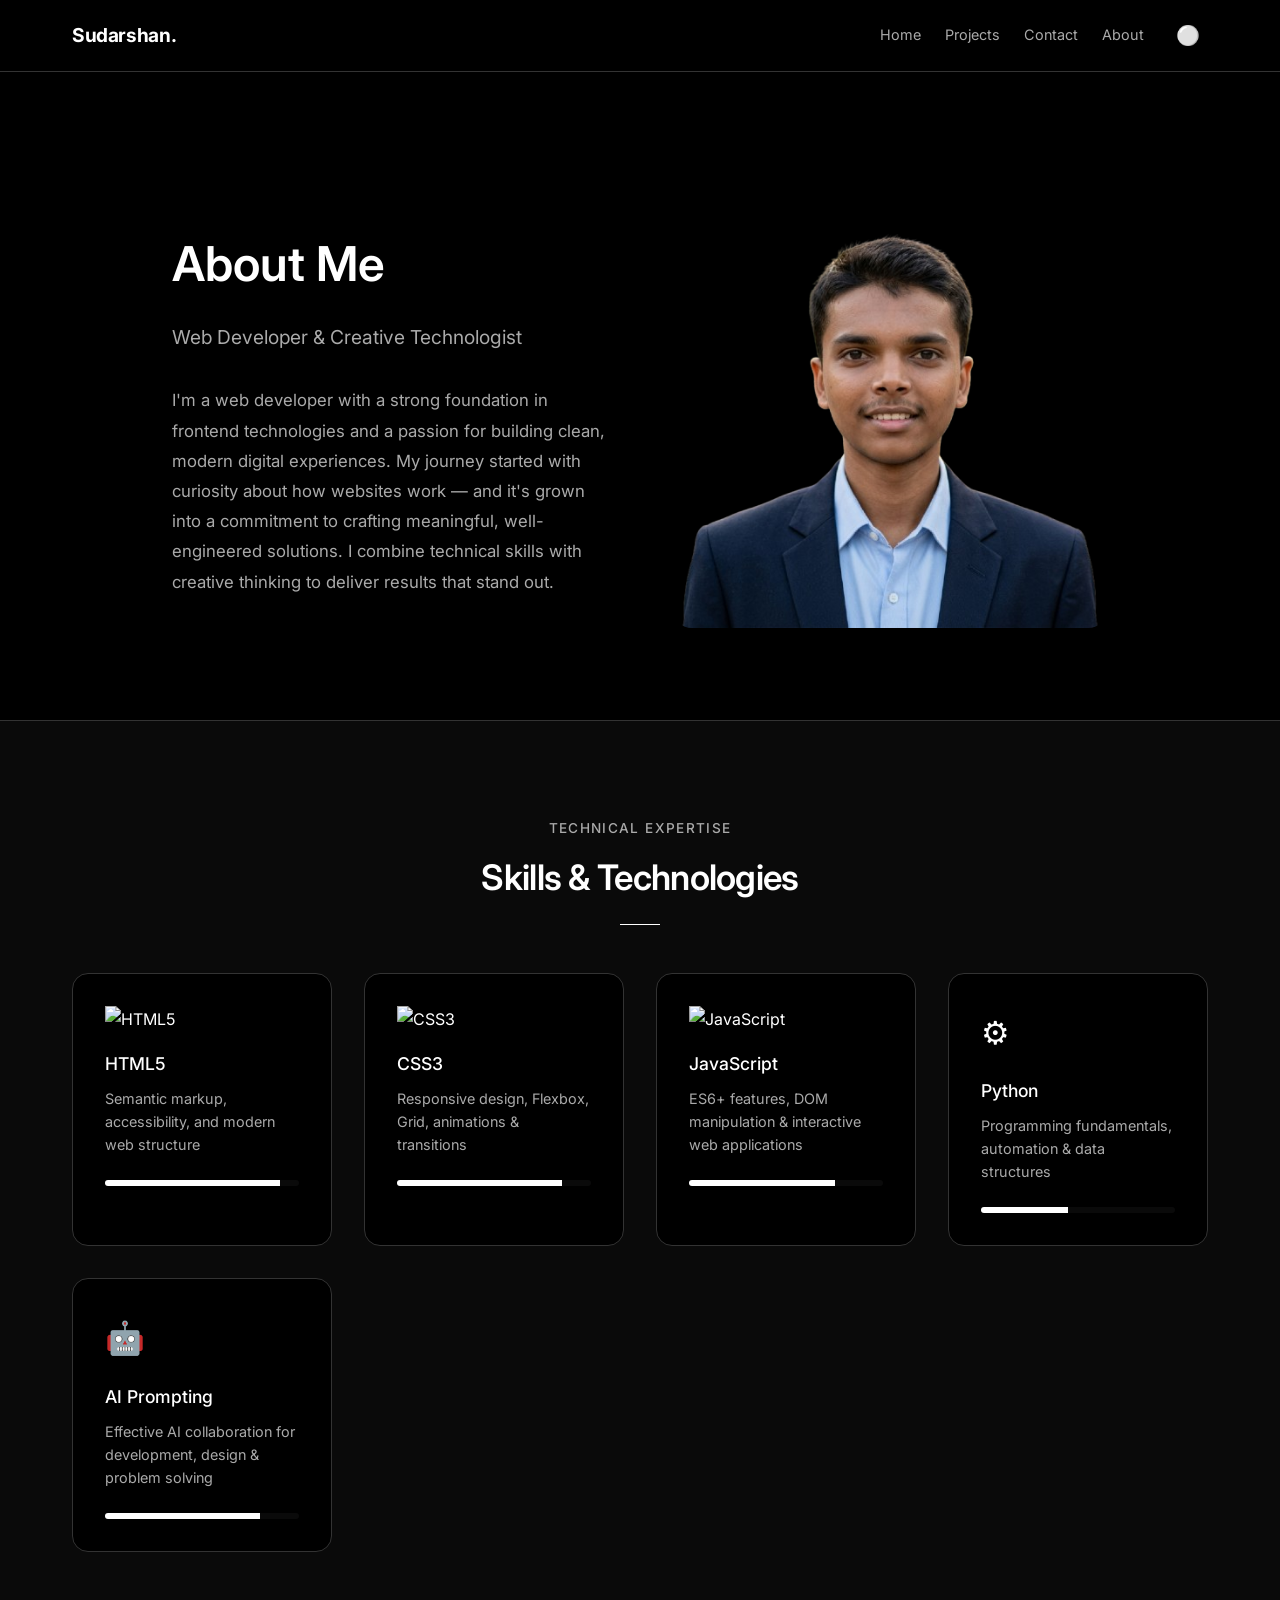
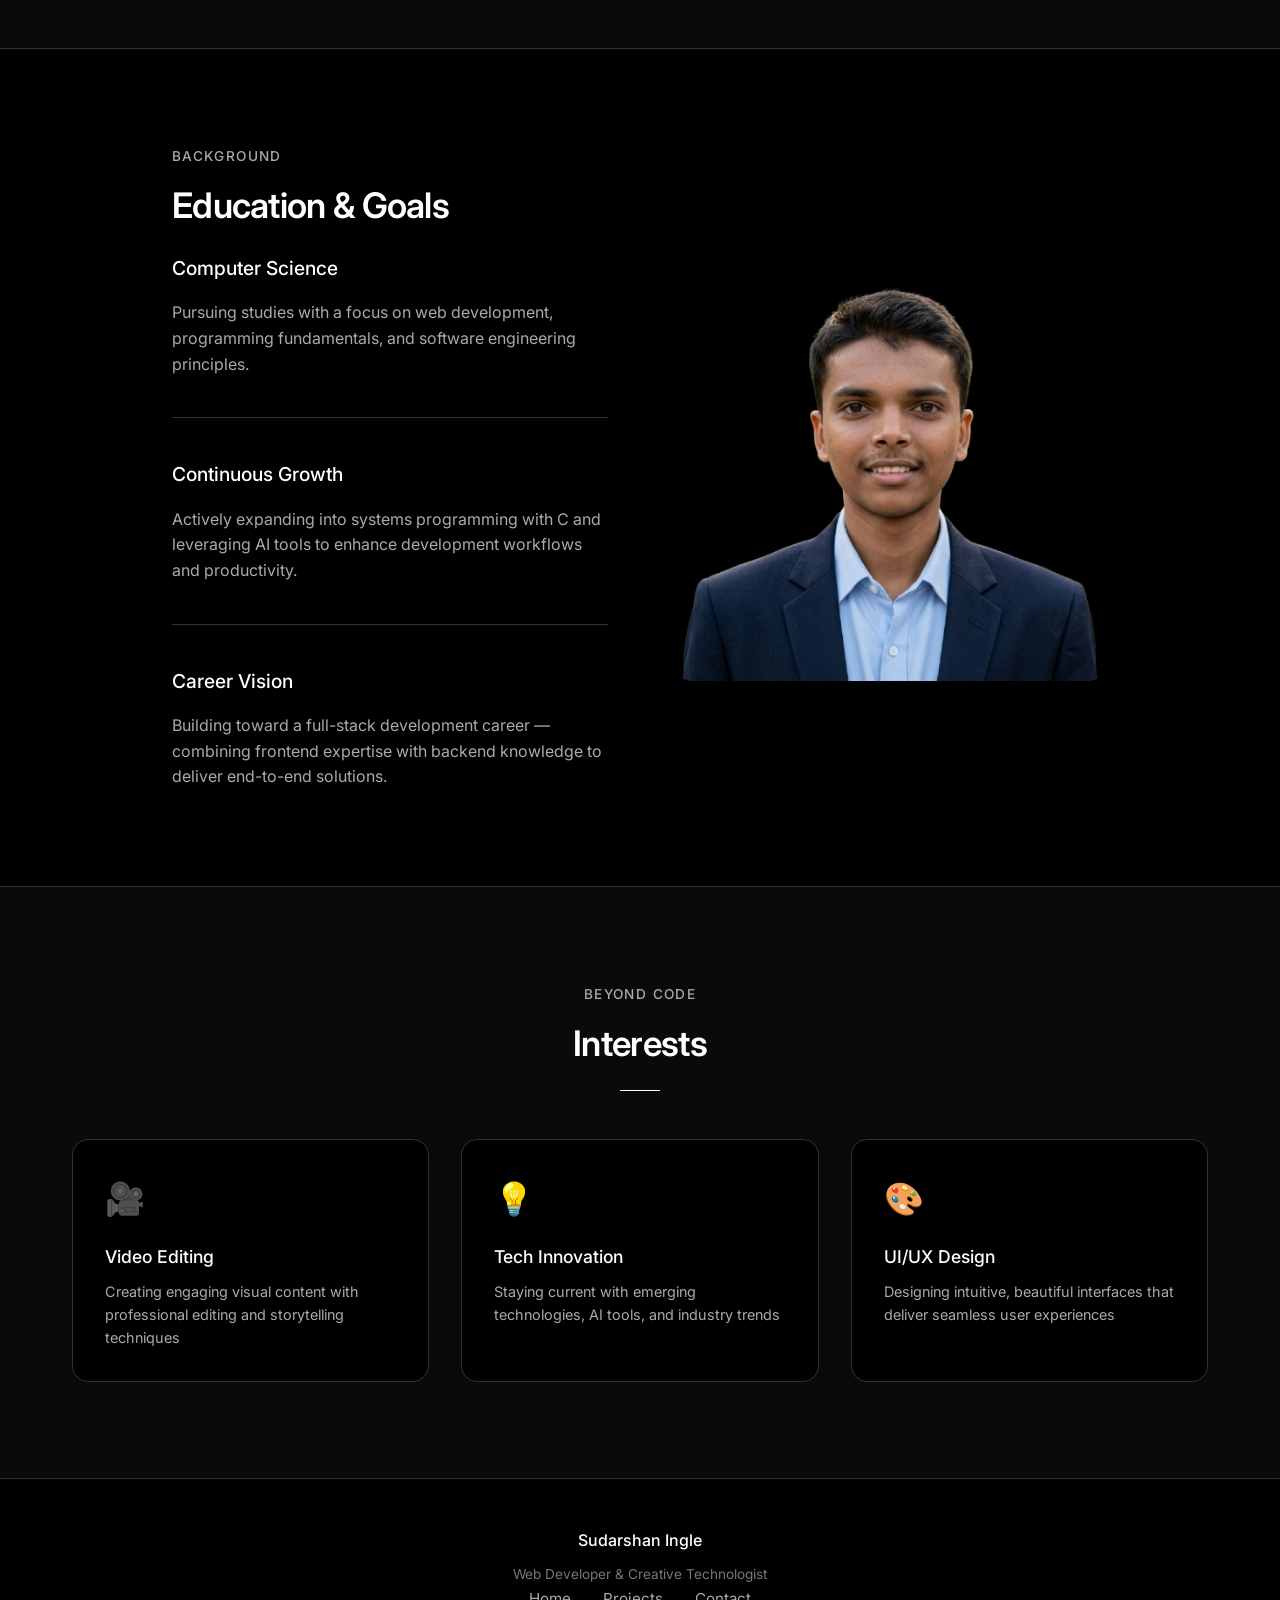
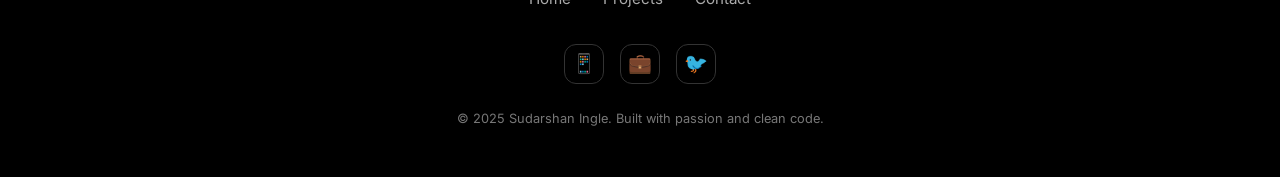
==== commit 7a6e9cc3: "Updated C to Python, Because i am pursuing Artificial intelligance and data science student. so pyth" ====
--- a/Files/about.html
+++ b/Files/about.html
@@ -106,10 +106,10 @@
                 </div>
                 <div class="skill-card">
                     <div class="skill-icon">
-                        <span class="skill-emoji">⚙️</span>
-                    </div>
-                    <h3>C Programming</h3>
-                    <p>Systems-level programming, algorithms & data structures</p>
+                        <span class="skill-emoji">⚙</span>
+                    </div>
+                    <h3>Python</h3>
+                    <p>Programming fundamentals, automation & data structures</p>
                     <div class="skill-progress">
                         <div class="progress-bar" data-width="45%"></div>
                     </div>
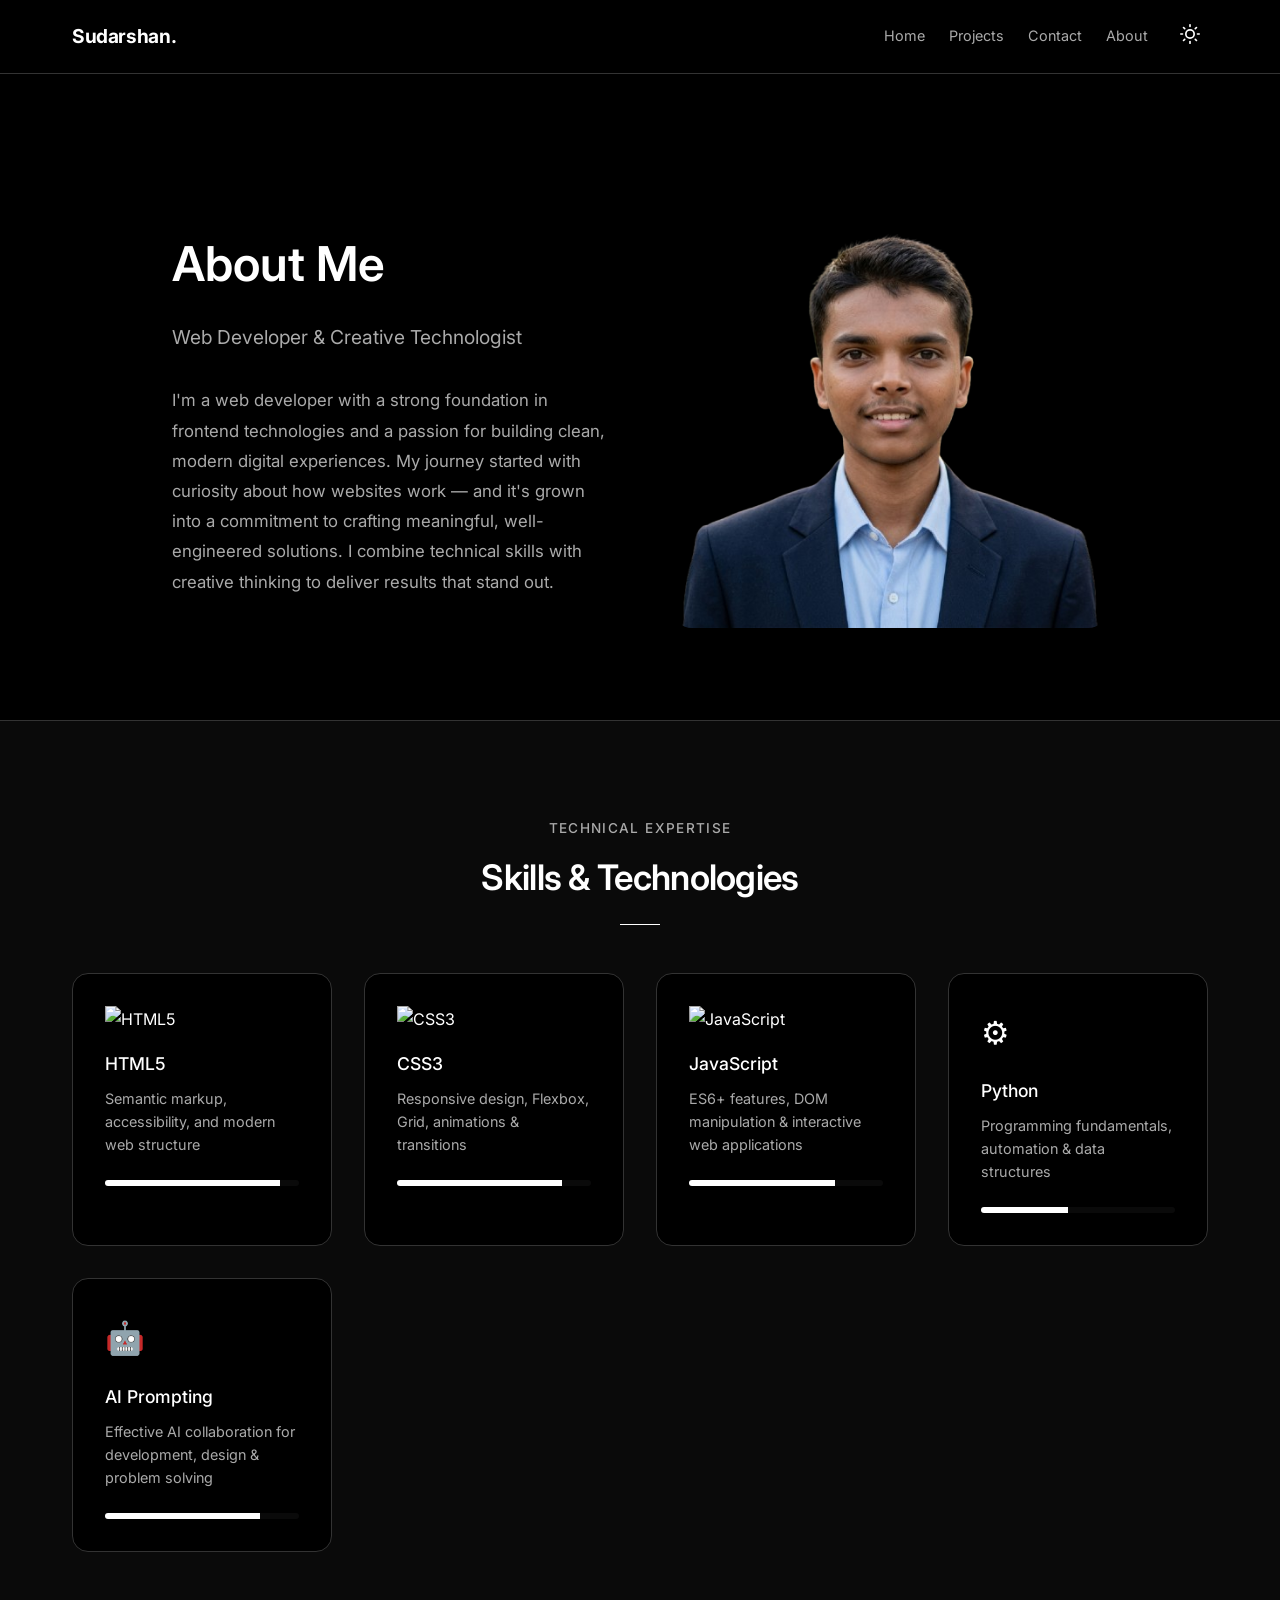
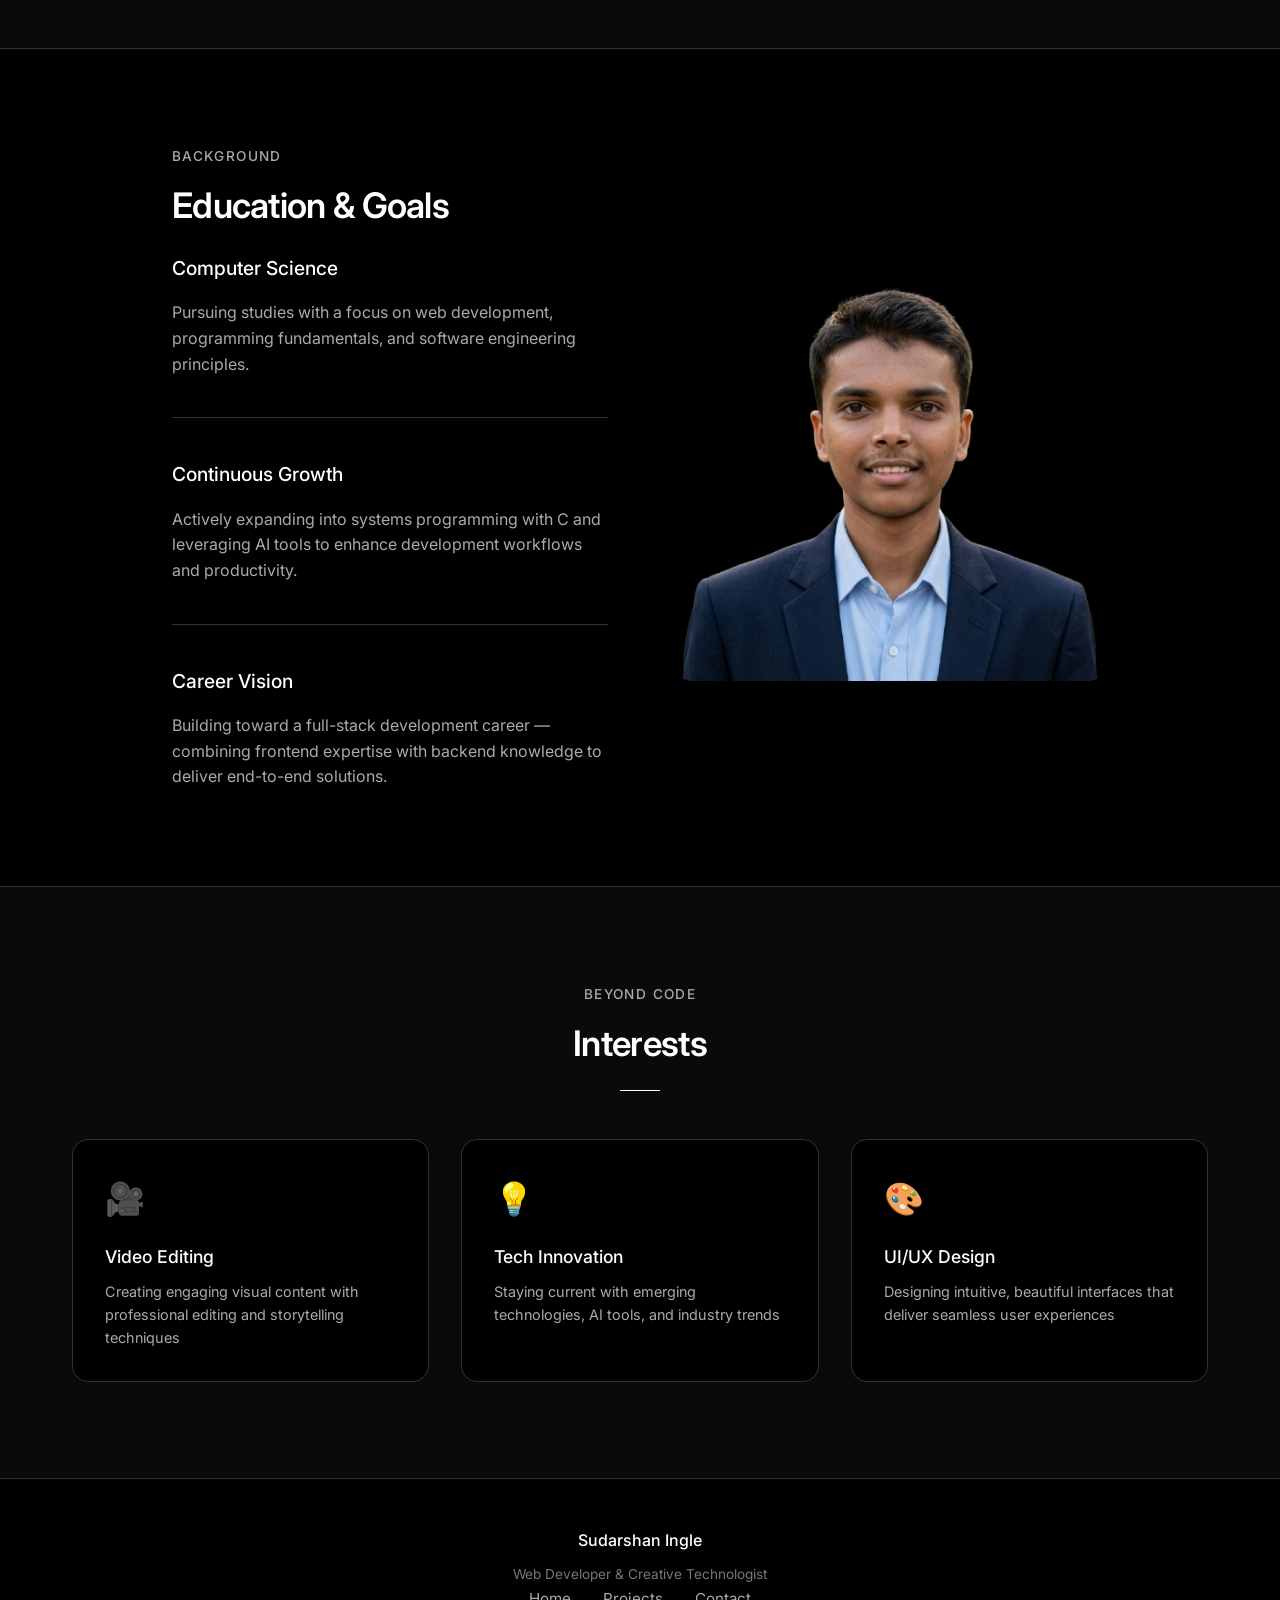
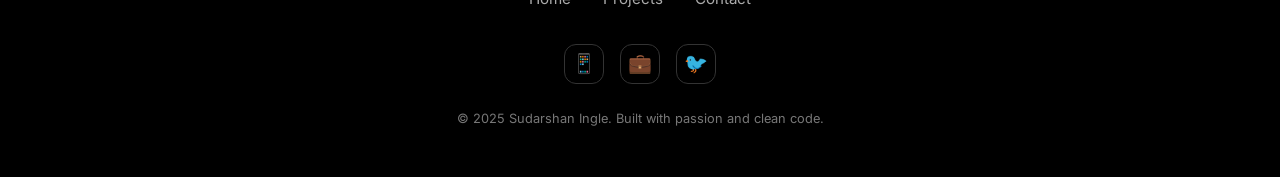
==== commit 289d21ac: "changed and cleared some doubtful code" ====
--- a/Files/about.html
+++ b/Files/about.html
@@ -35,7 +35,7 @@
                 <a href="../index.html#contact" class="nav-link2">Contact</a>
                 <a href="about.html" class="nav-link2 active">About</a>
                 <button id="theme-toggle" class="theme-toggle" aria-label="Toggle Theme">
-                    <span id="theme-icon">⚪</span>
+                    <span id="theme-icon"><svg xmlns="http://www.w3.org/2000/svg" width="20" height="20" viewBox="0 0 24 24" fill="none" stroke="currentColor" stroke-width="2" stroke-linecap="round" stroke-linejoin="round"><circle cx="12" cy="12" r="5"></circle><line x1="12" y1="1" x2="12" y2="3"></line><line x1="12" y1="21" x2="12" y2="23"></line><line x1="4.22" y1="4.22" x2="5.64" y2="5.64"></line><line x1="18.36" y1="18.36" x2="19.78" y2="19.78"></line><line x1="1" y1="12" x2="3" y2="12"></line><line x1="21" y1="12" x2="23" y2="12"></line><line x1="4.22" y1="19.78" x2="5.64" y2="18.36"></line><line x1="18.36" y1="5.64" x2="19.78" y2="4.22"></line></svg></span>
                 </button>
             </nav>
             <div class="hamburger" id="hamburger">
--- a/Files/style.css
+++ b/Files/style.css
@@ -188,6 +188,7 @@
     width: 100%;
     background: var(--bg-secondary);
     border-bottom: 1px solid var(--border-subtle);
+    border-top: 1px solid var(--border-subtle);
     overflow: hidden;
     z-index: 10;
     display: flex;
